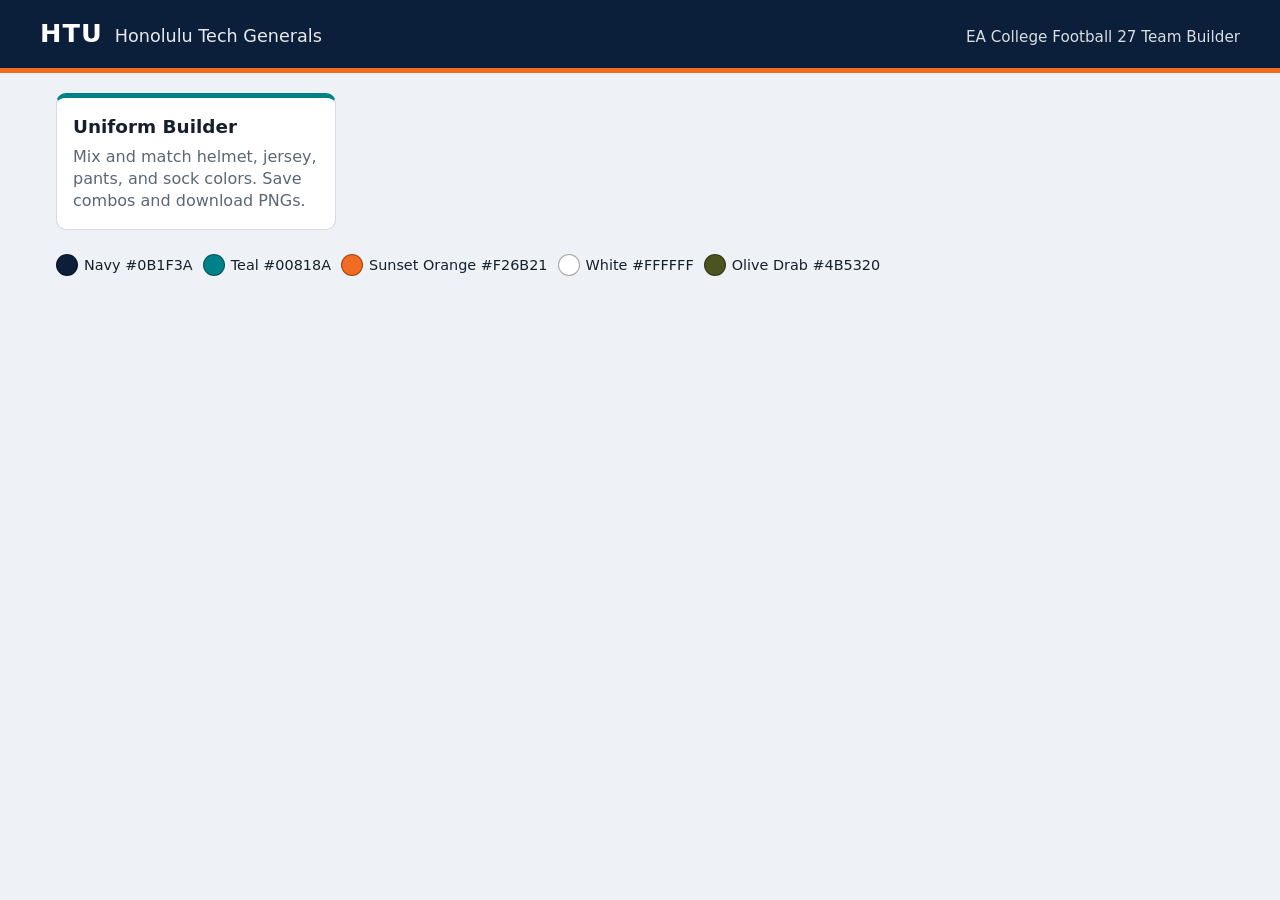
==== index.html @ aa95b8c9 "Add HTU Uniform Builder with shared team settings Plain HTML/CSS/JS uniform preview tool: flat SVG p" ====
<!DOCTYPE html>
<html lang="en">
<head>
  <meta charset="utf-8">
  <meta name="viewport" content="width=device-width, initial-scale=1">
  <title>HTU Team Tools</title>
  <link rel="stylesheet" href="shared/site.css">
  <script src="shared/team.js"></script>
  <style>
    .tools { display: grid; grid-template-columns: repeat(auto-fill, minmax(260px, 1fr)); gap: 16px; }
    .tool-card { display: block; text-decoration: none; color: inherit; border-top: 5px solid var(--accent); }
    .tool-card:hover { border-color: var(--hot); }
    .tool-card h2 { margin-bottom: 6px; }
    .tool-card p { margin: 0; color: var(--muted); }
    .palette { display: flex; gap: 10px; flex-wrap: wrap; margin-top: 24px; }
    .palette span { display: flex; align-items: center; gap: 6px; font-size: 0.9rem; }
    .palette i { width: 22px; height: 22px; border-radius: 50%; border: 1px solid rgba(0,0,0,.35); }
  </style>
</head>
<body>
  <header class="site-header">
    <div class="inner">
      <span class="abbr" data-team="abbreviation">HTU</span>
      <span class="name" data-team="fullName">Honolulu Tech Generals</span>
      <span class="tool" data-team="game"></span>
    </div>
  </header>
  <main>
    <div class="tools">
      <a class="panel tool-card" href="uniform-builder/">
        <h2>Uniform Builder</h2>
        <p>Mix and match helmet, jersey, pants, and sock colors. Save combos and download PNGs.</p>
      </a>
    </div>
    <div class="palette" id="palette"></div>
  </main>
  <script>
    document.querySelectorAll("[data-team]").forEach(function (el) {
      el.textContent = HTU_TEAM[el.getAttribute("data-team")];
    });
    HTU_TEAM.palette.forEach(function (c) {
      var s = document.createElement("span");
      var dot = document.createElement("i");
      dot.style.background = c.hex;
      s.append(dot, c.name + " " + c.hex);
      document.getElementById("palette").appendChild(s);
    });
  </script>
</body>
</html>
---- shared/site.css ----
/* Shared look for all HTU tools. Colors come from shared/team.js. */
:root {
  --bg: #eef1f5;
  --panel: #ffffff;
  --ink: #16202c;
  --muted: #5b6776;
  --line: #d6dce4;
  --primary: var(--htu-navy, #0B1F3A);
  --accent: var(--htu-teal, #00818A);
  --hot: var(--htu-sunset-orange, #F26B21);
  --radius: 10px;
}

* { box-sizing: border-box; }

body {
  margin: 0;
  background: var(--bg);
  color: var(--ink);
  font-family: system-ui, -apple-system, "Segoe UI", Roboto, Helvetica, Arial, sans-serif;
  line-height: 1.4;
}

.site-header {
  background: var(--primary);
  color: #fff;
  padding: 16px 20px;
  border-bottom: 5px solid var(--hot);
}
.site-header .inner { max-width: 1200px; margin: 0 auto; display: flex; align-items: baseline; gap: 12px; flex-wrap: wrap; }
.site-header .abbr { font-weight: 900; font-size: 1.6rem; letter-spacing: 0.04em; }
.site-header .name { font-size: 1.1rem; opacity: 0.9; }
.site-header a { color: #fff; }
.site-header .tool { margin-left: auto; font-size: 0.95rem; opacity: 0.85; }

main { max-width: 1200px; margin: 0 auto; padding: 20px 16px 48px; }

.panel {
  background: var(--panel);
  border: 1px solid var(--line);
  border-radius: var(--radius);
  padding: 16px;
}

h2 { margin: 0 0 12px; font-size: 1.15rem; }

button, .button {
  font: inherit;
  border: 1px solid var(--line);
  background: #fff;
  color: var(--ink);
  padding: 7px 12px;
  border-radius: 7px;
  cursor: pointer;
  text-decoration: none;
  display: inline-block;
}
button:hover, .button:hover { border-color: var(--accent); }
button.primary, .button.primary { background: var(--accent); border-color: var(--accent); color: #fff; font-weight: 600; }
button.primary:hover { filter: brightness(1.08); }
button.danger:hover { border-color: #c0392b; color: #c0392b; }

input[type="text"], input[type="number"] {
  font: inherit;
  padding: 7px 9px;
  border: 1px solid var(--line);
  border-radius: 7px;
  background: #fff;
  color: var(--ink);
}
input:focus, button:focus-visible { outline: 2px solid var(--accent); outline-offset: 1px; }
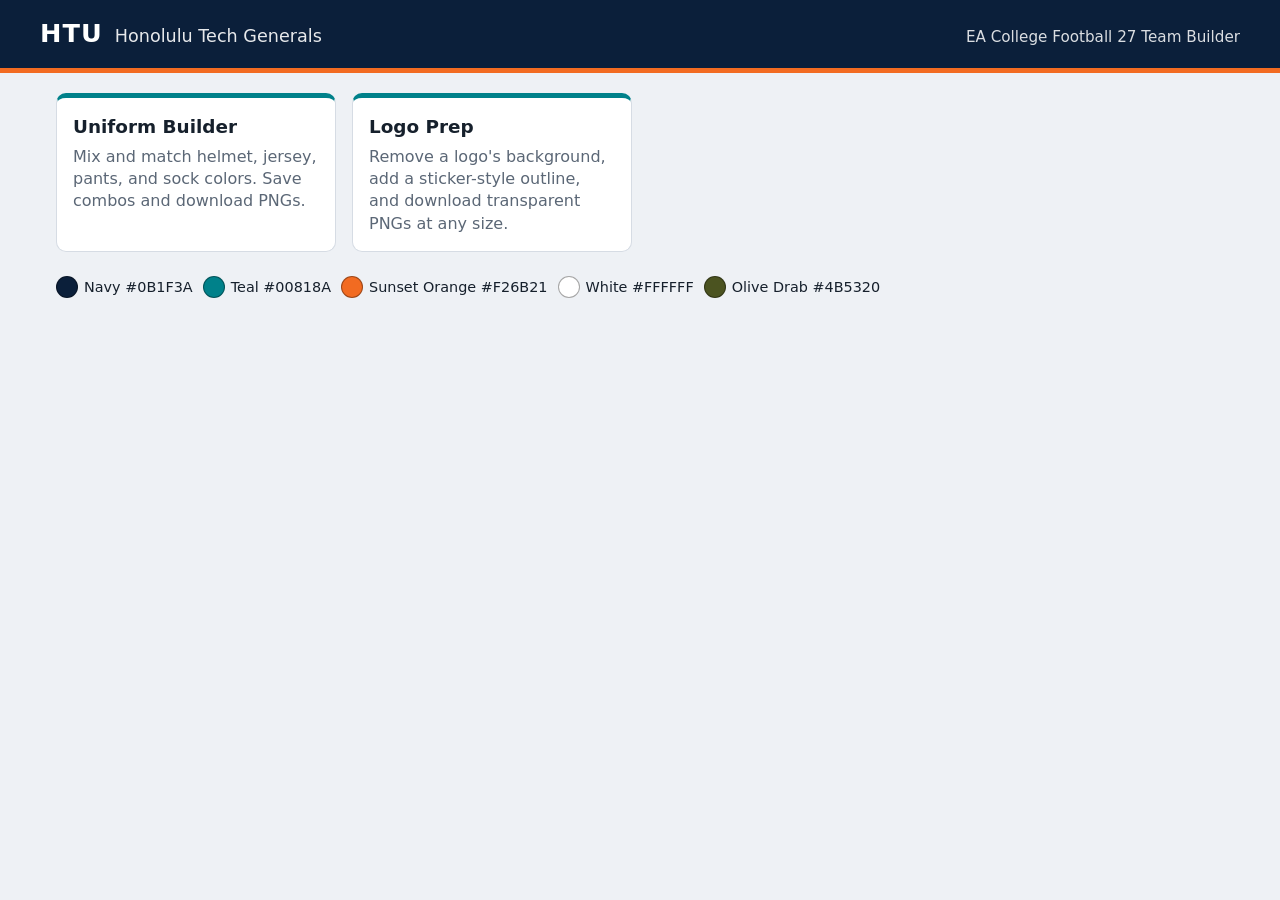
==== commit 02a6ef71: "Add Logo Prep tool for background removal, sticker outlines, and PNG export Runs entirely in the bro" ====
--- a/index.html
+++ b/index.html
@@ -31,6 +31,10 @@
         <h2>Uniform Builder</h2>
         <p>Mix and match helmet, jersey, pants, and sock colors. Save combos and download PNGs.</p>
       </a>
+      <a class="panel tool-card" href="logo-prep/">
+        <h2>Logo Prep</h2>
+        <p>Remove a logo's background, add a sticker-style outline, and download transparent PNGs at any size.</p>
+      </a>
     </div>
     <div class="palette" id="palette"></div>
   </main>
